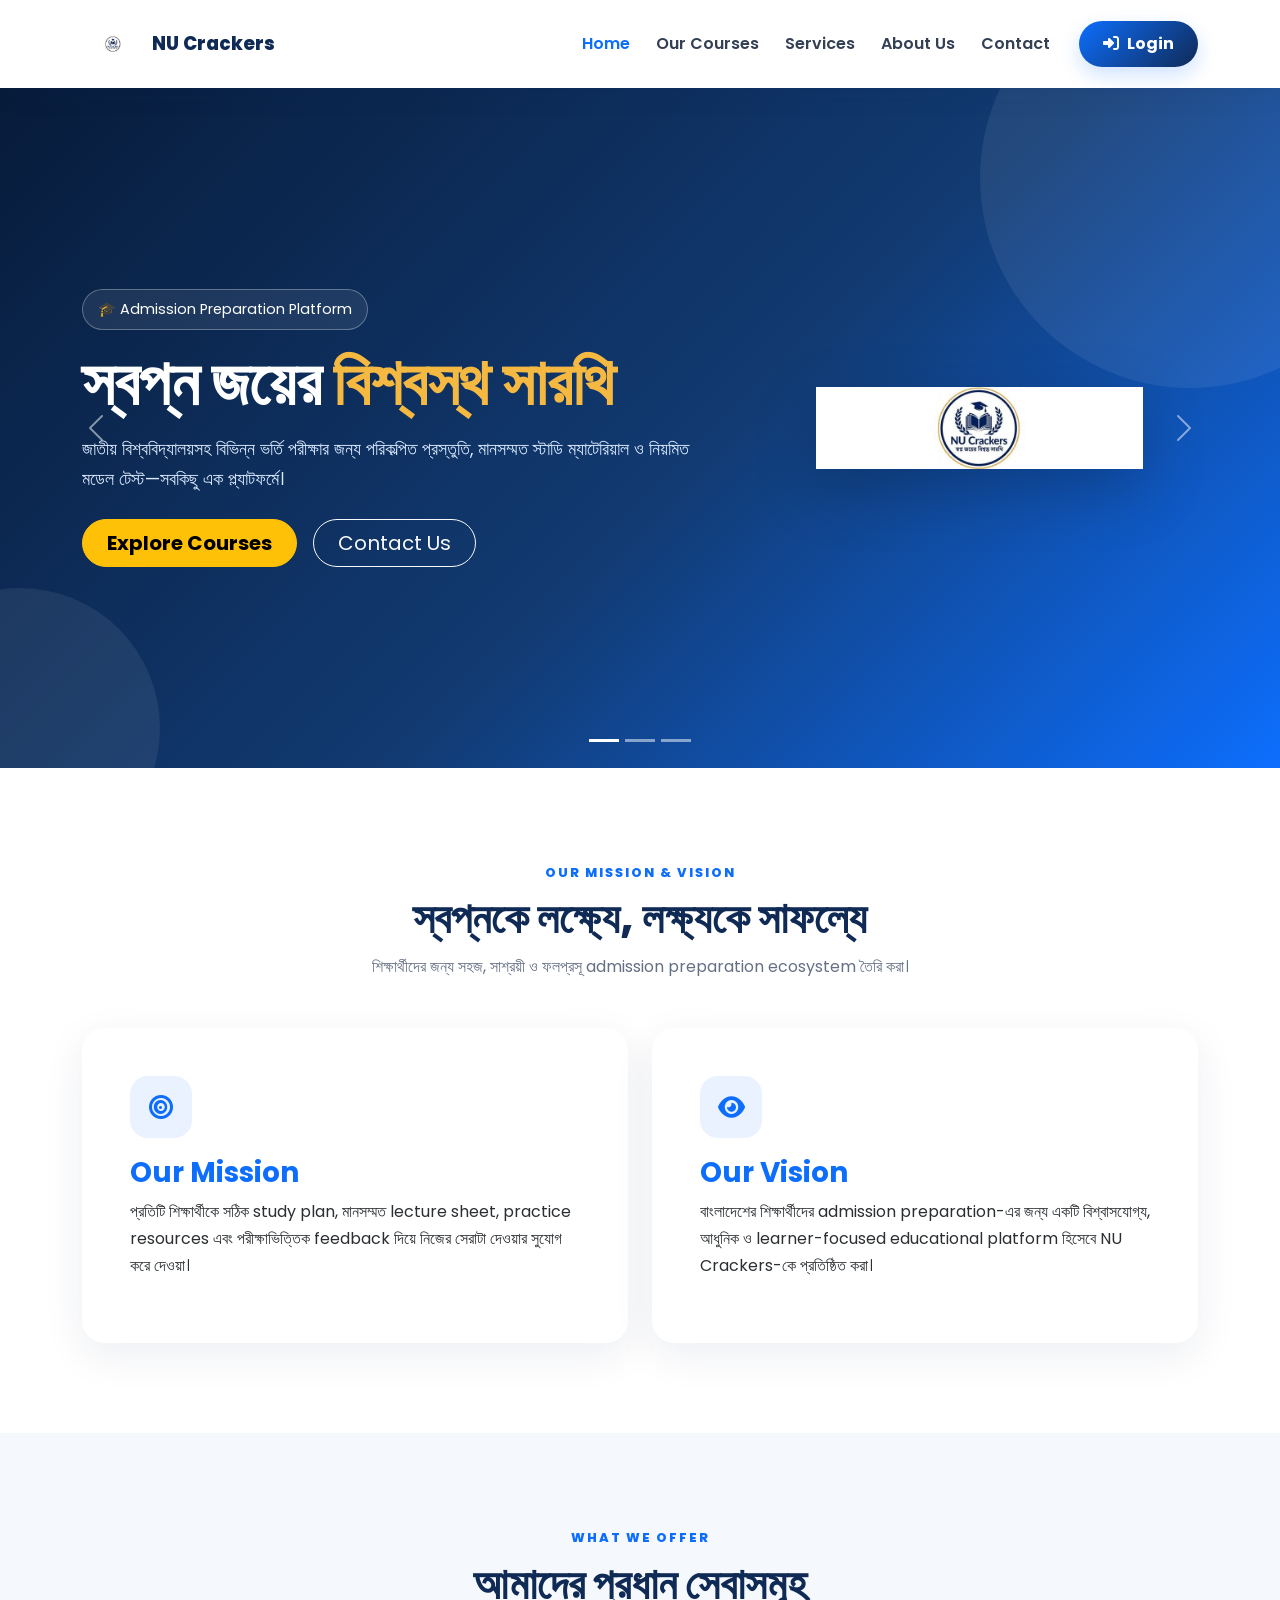
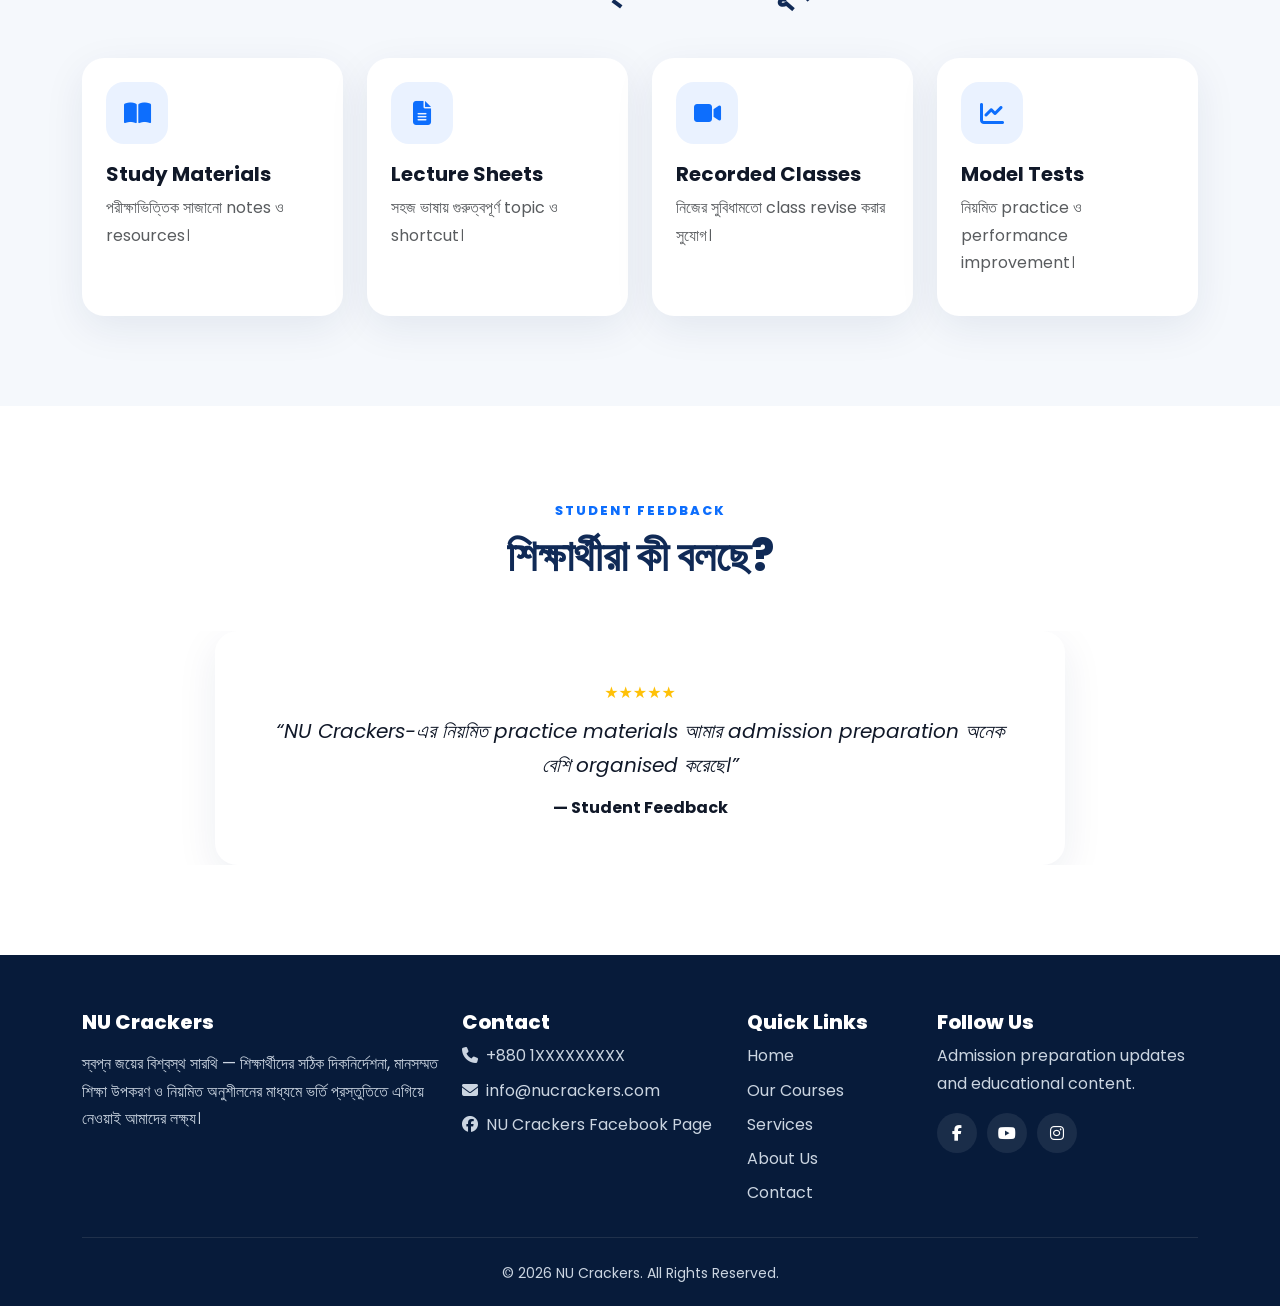
==== index.html @ a4fbadf5 "first work" ====
<!doctype html>
<html lang="en">
<head>
  <meta charset="utf-8">
  <meta name="viewport" content="width=device-width, initial-scale=1">
  <meta name="description" content="NU Crackers - স্বপ্ন জয়ের বিশ্বস্থ সারথি">
  <title>Home | NU Crackers</title>
  <link rel="icon" href="assets/logo.jpg">
  <link rel="preconnect" href="https://fonts.googleapis.com">
  <link rel="preconnect" href="https://fonts.gstatic.com" crossorigin>
  <link href="https://fonts.googleapis.com/css2?family=Poppins:wght@300;400;500;600;700;800&display=swap" rel="stylesheet">
  <link href="https://cdn.jsdelivr.net/npm/bootstrap@5.3.3/dist/css/bootstrap.min.css" rel="stylesheet">
  <link href="https://cdnjs.cloudflare.com/ajax/libs/font-awesome/6.5.2/css/all.min.css" rel="stylesheet">
  <link rel="stylesheet" href="css/style.css">
</head>
<body>

<nav class="navbar navbar-expand-lg sticky-top">
  <div class="container">
    <a class="navbar-brand d-flex align-items-center gap-2" href="index.html">
      <img src="assets/logo.jpg" alt="NU Crackers Logo">
      <span>NU Crackers</span>
    </a>
    <button class="navbar-toggler" type="button" data-bs-toggle="collapse" data-bs-target="#mainNav">
      <span class="navbar-toggler-icon"></span>
    </button>
    <div class="collapse navbar-collapse" id="mainNav">
      <ul class="navbar-nav ms-auto align-items-lg-center">
        <li class="nav-item"><a class="nav-link active" href="index.html">Home</a></li>
        <li class="nav-item"><a class="nav-link " href="courses.html">Our Courses</a></li>
        <li class="nav-item"><a class="nav-link " href="services.html">Services</a></li>
        <li class="nav-item"><a class="nav-link " href="about.html">About Us</a></li>
        <li class="nav-item"><a class="nav-link " href="contact.html">Contact</a></li>
        <li class="nav-item ms-lg-3 mt-2 mt-lg-0"><button class="btn btn-brand" data-bs-toggle="modal" data-bs-target="#loginModal"><i class="fa-solid fa-right-to-bracket me-2"></i>Login</button></li>
      </ul>
    </div>
  </div>
</nav>

<section id="homeCarousel" class="carousel slide" data-bs-ride="carousel">
  <div class="carousel-indicators">
    <button type="button" data-bs-target="#homeCarousel" data-bs-slide-to="0" class="active"></button>
    <button type="button" data-bs-target="#homeCarousel" data-bs-slide-to="1"></button>
    <button type="button" data-bs-target="#homeCarousel" data-bs-slide-to="2"></button>
  </div>
  <div class="carousel-inner">
    <div class="carousel-item active">
      <div class="hero-slide">
        <div class="container">
          <div class="row align-items-center g-5">
            <div class="col-lg-7 hero-content">
              <span class="hero-badge">🎓 Admission Preparation Platform</span>
              <h1 class="hero-title mt-3">স্বপ্ন জয়ের <span>বিশ্বস্থ সারথি</span></h1>
              <p class="hero-subtitle mt-3">জাতীয় বিশ্ববিদ্যালয়সহ বিভিন্ন ভর্তি পরীক্ষার জন্য পরিকল্পিত প্রস্তুতি, মানসম্মত স্টাডি ম্যাটেরিয়াল ও নিয়মিত মডেল টেস্ট—সবকিছু এক প্ল্যাটফর্মে।</p>
              <div class="d-flex flex-wrap gap-3 mt-4 justify-content-center justify-content-lg-start">
                <a href="courses.html" class="btn btn-warning btn-lg rounded-pill px-4 fw-bold">Explore Courses</a>
                <a href="contact.html" class="btn btn-outline-light btn-lg rounded-pill px-4">Contact Us</a>
              </div>
            </div>
            <div class="col-lg-5 text-center">
              <img src="assets/logo.jpg" class="hero-logo" alt="NU Crackers">
            </div>
          </div>
        </div>
      </div>
    </div>
    <div class="carousel-item">
      <div class="hero-slide">
        <div class="container text-center">
          <div class="hero-content">
            <span class="hero-badge">📚 Learn • Practice • Improve</span>
            <h2 class="hero-title mt-3">সঠিক প্রস্তুতি, <span>সঠিক ফলাফল</span></h2>
            <p class="hero-subtitle mx-auto mt-3">Free ও Premium batch-এর মাধ্যমে নিয়মিত অনুশীলন এবং পরীক্ষাভিত্তিক প্রস্তুতি নিন।</p>
            <a href="courses.html" class="btn btn-warning btn-lg rounded-pill px-4 mt-4 fw-bold">View Our Courses</a>
          </div>
        </div>
      </div>
    </div>
    <div class="carousel-item">
      <div class="hero-slide">
        <div class="container text-center">
          <div class="hero-content">
            <span class="hero-badge">🚀 Your Admission Journey Starts Here</span>
            <h2 class="hero-title mt-3">আজকের প্রস্তুতিই <span>আগামীর সাফল্য</span></h2>
            <p class="hero-subtitle mx-auto mt-3">Science, Arts ও Commerce—প্রতিটি গ্রুপের জন্য আলাদা ও সাজানো রিসোর্স।</p>
            <a href="services.html" class="btn btn-warning btn-lg rounded-pill px-4 mt-4 fw-bold">See Services</a>
          </div>
        </div>
      </div>
    </div>
  </div>
  <button class="carousel-control-prev" type="button" data-bs-target="#homeCarousel" data-bs-slide="prev"><span class="carousel-control-prev-icon"></span></button>
  <button class="carousel-control-next" type="button" data-bs-target="#homeCarousel" data-bs-slide="next"><span class="carousel-control-next-icon"></span></button>
</section>

<section class="section">
  <div class="container">
    <div class="section-title">
      <span class="eyebrow">Our Mission & Vision</span>
      <h2>স্বপ্নকে লক্ষ্যে, লক্ষ্যকে সাফল্যে</h2>
      <p>শিক্ষার্থীদের জন্য সহজ, সাশ্রয়ী ও ফলপ্রসূ admission preparation ecosystem তৈরি করা।</p>
    </div>
    <div class="row g-4">
      <div class="col-lg-6">
        <div class="feature-card p-4 p-lg-5">
          <div class="icon-box"><i class="fa-solid fa-bullseye"></i></div>
          <h3 class="fw-bold text-primary">Our Mission</h3>
          <p class="text-secondary-emphasis">প্রতিটি শিক্ষার্থীকে সঠিক study plan, মানসম্মত lecture sheet, practice resources এবং পরীক্ষাভিত্তিক feedback দিয়ে নিজের সেরাটা দেওয়ার সুযোগ করে দেওয়া।</p>
        </div>
      </div>
      <div class="col-lg-6">
        <div class="feature-card p-4 p-lg-5">
          <div class="icon-box"><i class="fa-solid fa-eye"></i></div>
          <h3 class="fw-bold text-primary">Our Vision</h3>
          <p class="text-secondary-emphasis">বাংলাদেশের শিক্ষার্থীদের admission preparation-এর জন্য একটি বিশ্বাসযোগ্য, আধুনিক ও learner-focused educational platform হিসেবে NU Crackers-কে প্রতিষ্ঠিত করা।</p>
        </div>
      </div>
    </div>
  </div>
</section>

<section class="section section-soft">
  <div class="container">
    <div class="section-title">
      <span class="eyebrow">What We Offer</span>
      <h2>আমাদের প্রধান সেবাসমূহ</h2>
    </div>
    <div class="row g-4">
      <div class="col-md-6 col-lg-3"><div class="feature-card p-4"><div class="icon-box"><i class="fa-solid fa-book-open"></i></div><h5 class="fw-bold">Study Materials</h5><p class="text-muted">পরীক্ষাভিত্তিক সাজানো notes ও resources।</p></div></div>
      <div class="col-md-6 col-lg-3"><div class="feature-card p-4"><div class="icon-box"><i class="fa-solid fa-file-lines"></i></div><h5 class="fw-bold">Lecture Sheets</h5><p class="text-muted">সহজ ভাষায় গুরুত্বপূর্ণ topic ও shortcut।</p></div></div>
      <div class="col-md-6 col-lg-3"><div class="feature-card p-4"><div class="icon-box"><i class="fa-solid fa-video"></i></div><h5 class="fw-bold">Recorded Classes</h5><p class="text-muted">নিজের সুবিধামতো class revise করার সুযোগ।</p></div></div>
      <div class="col-md-6 col-lg-3"><div class="feature-card p-4"><div class="icon-box"><i class="fa-solid fa-chart-line"></i></div><h5 class="fw-bold">Model Tests</h5><p class="text-muted">নিয়মিত practice ও performance improvement।</p></div></div>
    </div>
  </div>
</section>

<section class="section">
  <div class="container">
    <div class="section-title">
      <span class="eyebrow">Student Feedback</span>
      <h2>শিক্ষার্থীরা কী বলছে?</h2>
    </div>
    <div id="feedbackCarousel" class="carousel slide" data-bs-ride="carousel">
      <div class="carousel-inner">
        <div class="carousel-item active"><div class="feedback-card p-4 p-lg-5 text-center mx-auto" style="max-width:850px"><div class="text-warning mb-2">★★★★★</div><p class="fs-5 fst-italic">“NU Crackers-এর নিয়মিত practice materials আমার admission preparation অনেক বেশি organised করেছে।”</p><h6 class="fw-bold mb-0">— Student Feedback</h6></div></div>
        <div class="carousel-item"><div class="feedback-card p-4 p-lg-5 text-center mx-auto" style="max-width:850px"><div class="text-warning mb-2">★★★★★</div><p class="fs-5 fst-italic">“Lecture sheet আর model test একসাথে পাওয়ায় কোন topic আগে পড়ব সেটা বুঝতে সুবিধা হয়েছে।”</p><h6 class="fw-bold mb-0">— Student Feedback</h6></div></div>
        <div class="carousel-item"><div class="feedback-card p-4 p-lg-5 text-center mx-auto" style="max-width:850px"><div class="text-warning mb-2">★★★★★</div><p class="fs-5 fst-italic">“Free resources দিয়ে শুরু করে ধাপে ধাপে structured preparation নেওয়া সহজ হয়েছে।”</p><h6 class="fw-bold mb-0">— Student Feedback</h6></div></div>
      </div>
    </div>
  </div>
</section>

<footer>
  <div class="container">
    <div class="row g-4">
      <div class="col-lg-4">
        <h5>NU Crackers</h5>
        <p class="mt-3">স্বপ্ন জয়ের বিশ্বস্থ সারথি — শিক্ষার্থীদের সঠিক দিকনির্দেশনা, মানসম্মত শিক্ষা উপকরণ ও নিয়মিত অনুশীলনের মাধ্যমে ভর্তি প্রস্তুতিতে এগিয়ে নেওয়াই আমাদের লক্ষ্য।</p>
      </div>
      <div class="col-md-4 col-lg-3">
        <h5>Contact</h5>
        <a class="footer-link" href="tel:+8801XXXXXXXXX"><i class="fa-solid fa-phone me-2"></i>+880 1XXXXXXXXX</a>
        <a class="footer-link" href="mailto:info@nucrackers.com"><i class="fa-solid fa-envelope me-2"></i>info@nucrackers.com</a>
        <a class="footer-link" href="https://facebook.com/" target="_blank" rel="noopener"><i class="fa-brands fa-facebook me-2"></i>NU Crackers Facebook Page</a>
      </div>
      <div class="col-md-4 col-lg-2">
        <h5>Quick Links</h5>
        <a class="footer-link" href="index.html">Home</a>
        <a class="footer-link" href="courses.html">Our Courses</a>
        <a class="footer-link" href="services.html">Services</a>
        <a class="footer-link" href="about.html">About Us</a>
        <a class="footer-link" href="contact.html">Contact</a>
      </div>
      <div class="col-md-4 col-lg-3">
        <h5>Follow Us</h5>
        <p>Admission preparation updates and educational content.</p>
        <div class="social">
          <a href="https://facebook.com/" target="_blank" rel="noopener" aria-label="Facebook"><i class="fa-brands fa-facebook-f"></i></a>
          <a href="#" aria-label="YouTube"><i class="fa-brands fa-youtube"></i></a>
          <a href="#" aria-label="Instagram"><i class="fa-brands fa-instagram"></i></a>
        </div>
      </div>
    </div>
    <hr class="border-secondary my-4">
    <div class="text-center small">© <span class="current-year"></span> NU Crackers. All Rights Reserved.</div>
  </div>
</footer>

<div class="modal fade" id="loginModal" tabindex="-1" aria-hidden="true">
  <div class="modal-dialog modal-dialog-centered">
    <div class="modal-content">
      <div class="modal-header">
        <div>
          <h5 class="modal-title fw-bold">Welcome Back</h5>
          <small>Login to NU Crackers</small>
        </div>
        <button type="button" class="btn-close btn-close-white" data-bs-dismiss="modal"></button>
      </div>
      <div class="modal-body p-4">
        <form id="loginForm" novalidate>
          <div class="mb-3">
            <label class="form-label fw-semibold">Email / Phone</label>
            <input type="text" class="form-control" required placeholder="Enter email or phone">
            <div class="invalid-feedback">Please enter your email or phone.</div>
          </div>
          <div class="mb-3">
            <label class="form-label fw-semibold">Password</label>
            <input type="password" class="form-control" required minlength="6" placeholder="Enter password">
            <div class="invalid-feedback">Password must contain at least 6 characters.</div>
          </div>
          <button class="btn btn-brand w-100" type="submit">Login</button>
          <div id="loginMessage" class="d-none"></div>
        </form>
      </div>
    </div>
  </div>
</div>

<script src="https://cdn.jsdelivr.net/npm/bootstrap@5.3.3/dist/js/bootstrap.bundle.min.js"></script>
<script src="js/main.js"></script>
</body>
</html>
---- css/style.css ----
:root{
  --primary:#102a56;
  --secondary:#0d6efd;
  --accent:#f5b942;
  --light:#f5f8fc;
  --dark:#101828;
  --muted:#667085;
  --white:#fff;
  --gradient:linear-gradient(135deg,#071b3a 0%,#123b73 55%,#0d6efd 100%);
}
*{margin:0;padding:0;box-sizing:border-box}
html{scroll-behavior:smooth}
body{
  font-family:"Poppins",system-ui,-apple-system,BlinkMacSystemFont,"Segoe UI",sans-serif;
  color:var(--dark);background:#fff;line-height:1.7;
}
a{text-decoration:none}
.navbar{
  background:rgba(255,255,255,.96)!important;
  box-shadow:0 5px 25px rgba(16,42,86,.08);
  backdrop-filter:blur(10px);
}
.navbar-brand img{width:62px;height:62px;object-fit:contain}
.navbar-brand span{font-weight:800;color:var(--primary);font-size:1.15rem}
.nav-link{font-weight:600;color:#344054!important;margin:0 5px}
.nav-link:hover,.nav-link.active{color:var(--secondary)!important}
.btn-brand{
  background:linear-gradient(135deg,var(--secondary),var(--primary));
  color:#fff;border:0;border-radius:50px;padding:11px 24px;font-weight:700;
  box-shadow:0 8px 20px rgba(13,110,253,.2);
}
.btn-brand:hover{color:#fff;transform:translateY(-1px)}
.hero-slide{
  min-height:680px;display:flex;align-items:center;
  background:var(--gradient);position:relative;overflow:hidden;
}
.hero-slide:before,.hero-slide:after{
  content:"";position:absolute;border-radius:50%;background:rgba(255,255,255,.07)
}
.hero-slide:before{width:420px;height:420px;right:-120px;top:-120px}
.hero-slide:after{width:280px;height:280px;left:-120px;bottom:-100px}
.hero-content{position:relative;z-index:2;color:#fff}
.hero-badge{display:inline-block;padding:7px 15px;border:1px solid rgba(255,255,255,.3);border-radius:50px;background:rgba(255,255,255,.08);font-size:.9rem}
.hero-title{font-size:clamp(2.25rem,5vw,4.4rem);font-weight:800;line-height:1.15}
.hero-title span{color:var(--accent)}
.hero-subtitle{font-size:1.1rem;max-width:650px;color:#dbeafe}
.hero-logo{max-width:390px;width:75%;filter:drop-shadow(0 20px 30px rgba(0,0,0,.2))}
.section{padding:90px 0}
.section-soft{background:var(--light)}
.section-title{text-align:center;margin-bottom:48px}
.section-title .eyebrow{color:var(--secondary);font-weight:800;text-transform:uppercase;letter-spacing:2px;font-size:.8rem}
.section-title h2{font-weight:800;color:var(--primary);font-size:clamp(1.8rem,4vw,2.7rem);margin:8px 0}
.section-title p{color:var(--muted);max-width:720px;margin:auto}
.feature-card,.course-card,.service-card,.mentor-card,.feedback-card{
  border:0;border-radius:22px;background:#fff;box-shadow:0 12px 40px rgba(16,42,86,.08);
  height:100%;transition:.3s ease;overflow:hidden
}
.feature-card:hover,.course-card:hover,.service-card:hover,.mentor-card:hover{transform:translateY(-7px);box-shadow:0 18px 50px rgba(16,42,86,.14)}
.icon-box{
  width:62px;height:62px;border-radius:18px;background:#eaf2ff;color:var(--secondary);
  display:flex;align-items:center;justify-content:center;font-size:1.5rem;margin-bottom:18px
}
.check-list{list-style:none;padding:0;margin:0}
.check-list li{margin:10px 0;color:#475467}
.check-list i{color:#12b76a;margin-right:8px}
.course-card .course-head{padding:28px;color:#fff;background:var(--gradient)}
.course-card.premium .course-head{background:linear-gradient(135deg,#8a5a00,#f5b942,#d98b00)}
.course-card .course-body{padding:28px}
.price{font-size:2.2rem;font-weight:800}
.service-banner{
  min-height:310px;border-radius:28px;background:var(--gradient);color:#fff;
  display:flex;align-items:center;padding:45px;overflow:hidden;position:relative
}
.service-banner:after{content:"";position:absolute;width:280px;height:280px;border-radius:50%;right:-90px;top:-70px;background:rgba(255,255,255,.08)}
.service-icon{font-size:3rem;color:var(--accent)}
.mentor-img{height:280px;width:100%;object-fit:cover}
.mentor-body{padding:22px}
.contact-card{border:0;border-radius:22px;box-shadow:0 12px 40px rgba(16,42,86,.08);height:100%}
.form-control,.form-select{padding:13px 15px;border-radius:12px;border:1px solid #d0d5dd}
.form-control:focus,.form-select:focus{border-color:#86b7fe;box-shadow:0 0 0 .2rem rgba(13,110,253,.1)}
.map-frame{width:100%;height:420px;border:0;border-radius:20px}
.video-frame{width:100%;height:420px;border:0;border-radius:20px}
footer{background:#071b3a;color:#cbd5e1;padding:55px 0 20px}
footer h5{color:#fff;font-weight:800}
.footer-link{color:#cbd5e1;display:block;margin:7px 0}
.footer-link:hover{color:#fff}
.social a{width:40px;height:40px;border-radius:50%;display:inline-flex;align-items:center;justify-content:center;background:rgba(255,255,255,.08);color:#fff;margin-right:6px}
.page-hero{padding:140px 0 80px;background:var(--gradient);color:#fff}
.page-hero h1{font-weight:800;font-size:clamp(2rem,5vw,3.5rem)}
.page-hero p{color:#dbeafe;max-width:750px}
.stats{margin-top:-45px;position:relative;z-index:5}
.stat-card{background:#fff;border-radius:18px;padding:24px;text-align:center;box-shadow:0 12px 35px rgba(16,42,86,.1)}
.stat-card h3{color:var(--secondary);font-weight:800}
.modal-content{border:0;border-radius:22px;overflow:hidden}
.modal-header{background:var(--gradient);color:#fff}
@media(max-width:991.98px){
  .navbar-brand img{width:52px;height:52px}
  .hero-slide{min-height:620px}
  .hero-logo{max-width:280px;margin-top:35px}
}
@media(max-width:767.98px){
  .section{padding:65px 0}
  .hero-slide{text-align:center;padding:70px 0}
  .hero-subtitle{margin:0 auto}
  .service-banner{padding:30px;min-height:260px}
  .map-frame,.video-frame{height:300px}
}
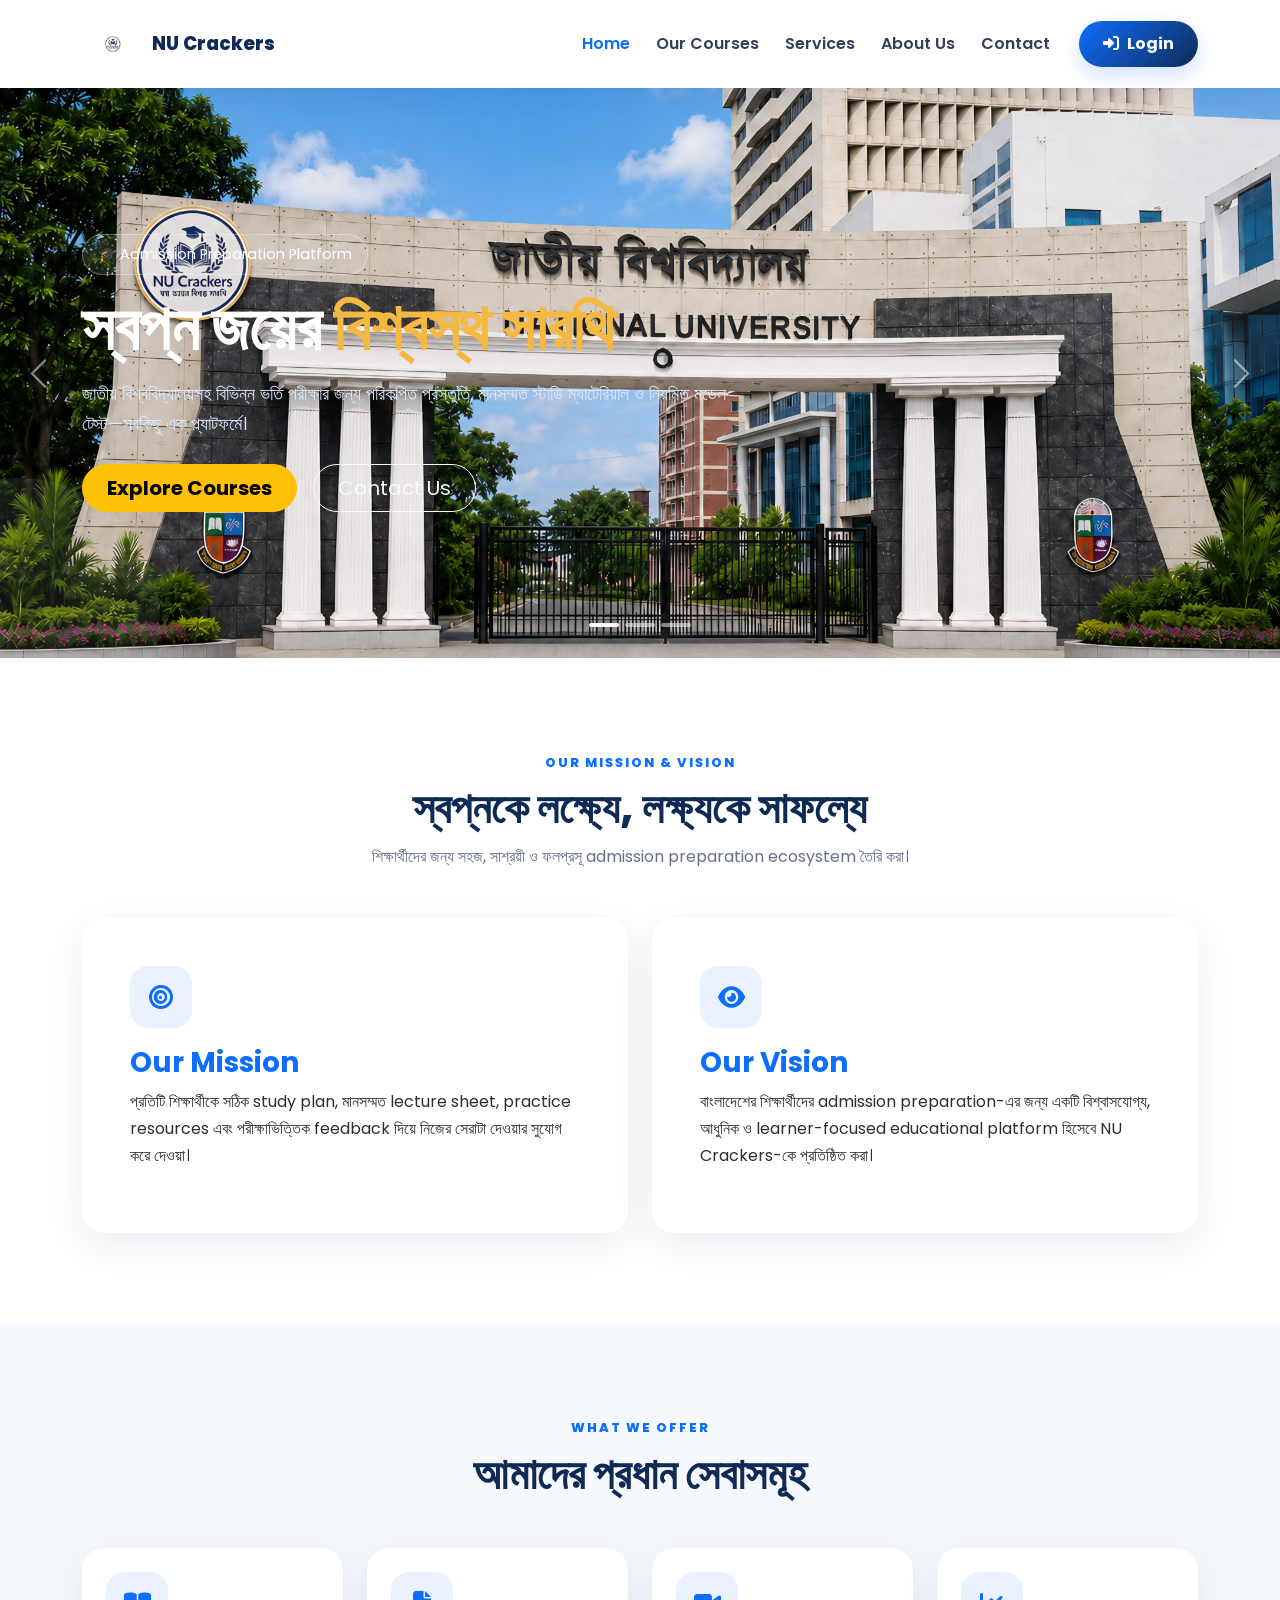
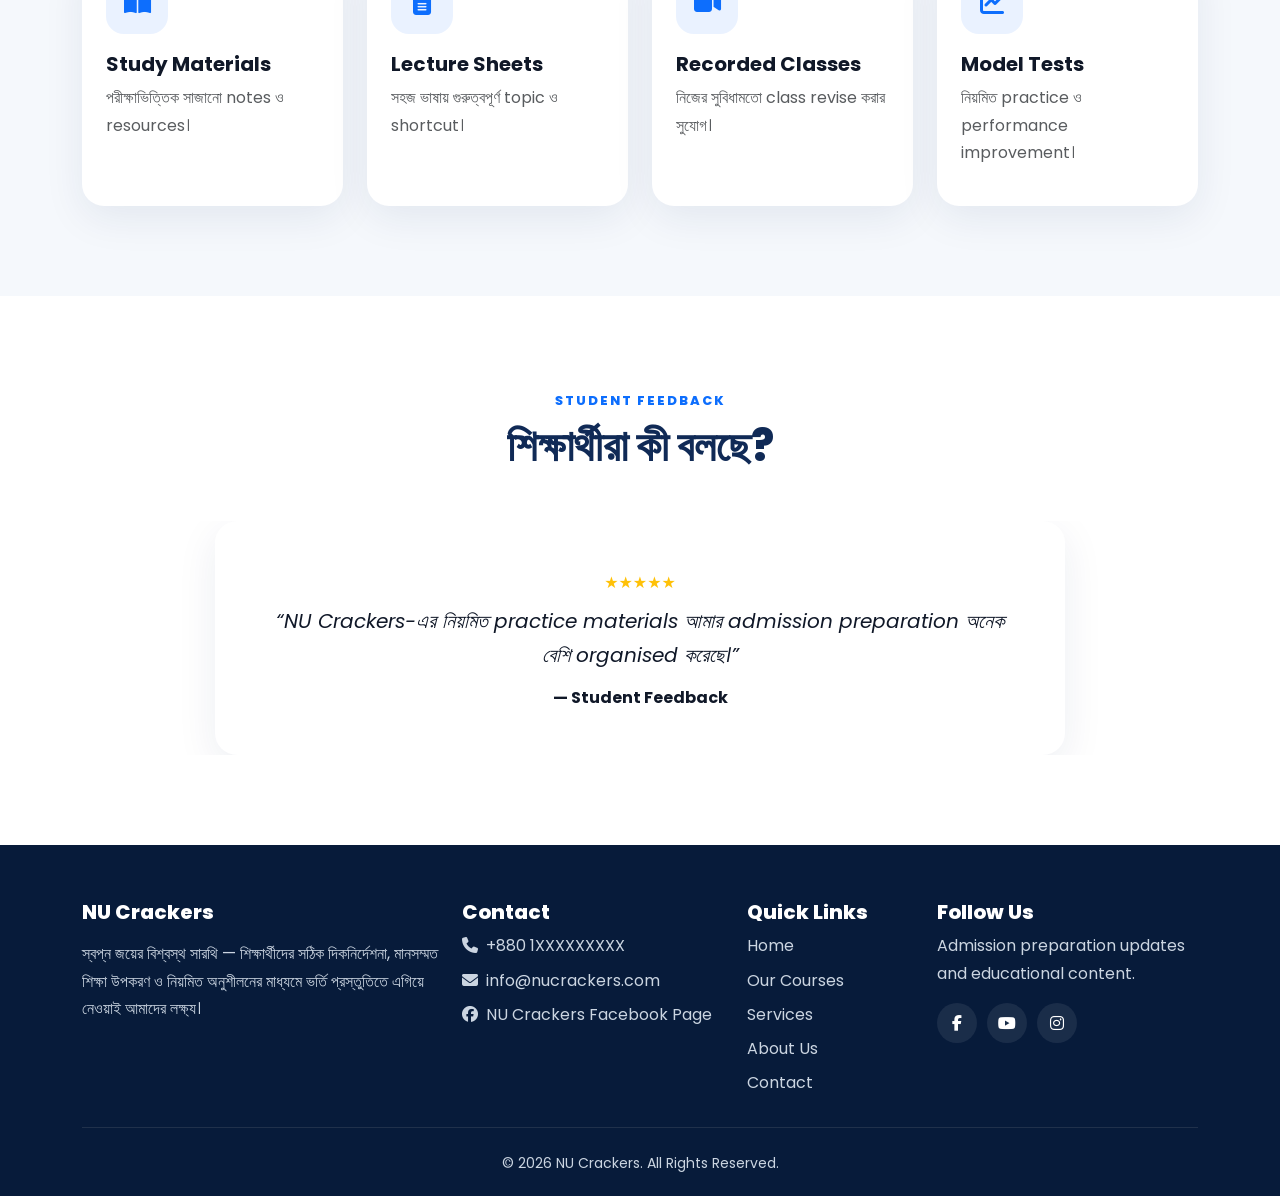
==== commit d66966f1: "image change" ====
--- a/index.html
+++ b/index.html
@@ -37,62 +37,236 @@
   </div>
 </nav>
 
-<section id="homeCarousel" class="carousel slide" data-bs-ride="carousel">
+<!-- =========================
+     HOME CAROUSEL
+========================= -->
+
+<section id="homeCarousel"
+         class="carousel slide"
+         data-bs-ride="carousel"
+         data-bs-interval="4000">
+
+  <!-- Indicators -->
   <div class="carousel-indicators">
-    <button type="button" data-bs-target="#homeCarousel" data-bs-slide-to="0" class="active"></button>
-    <button type="button" data-bs-target="#homeCarousel" data-bs-slide-to="1"></button>
-    <button type="button" data-bs-target="#homeCarousel" data-bs-slide-to="2"></button>
-  </div>
+
+    <button type="button"
+            data-bs-target="#homeCarousel"
+            data-bs-slide-to="0"
+            class="active"
+            aria-current="true"
+            aria-label="Slide 1">
+    </button>
+
+    <button type="button"
+            data-bs-target="#homeCarousel"
+            data-bs-slide-to="1"
+            aria-label="Slide 2">
+    </button>
+
+    <button type="button"
+            data-bs-target="#homeCarousel"
+            data-bs-slide-to="2"
+            aria-label="Slide 3">
+    </button>
+
+  </div>
+
+
+  <!-- Carousel -->
   <div class="carousel-inner">
+
+
+    <!-- =========================
+         SLIDE 1
+    ========================== -->
+
     <div class="carousel-item active">
-      <div class="hero-slide">
-        <div class="container">
-          <div class="row align-items-center g-5">
-            <div class="col-lg-7 hero-content">
-              <span class="hero-badge">🎓 Admission Preparation Platform</span>
-              <h1 class="hero-title mt-3">স্বপ্ন জয়ের <span>বিশ্বস্থ সারথি</span></h1>
-              <p class="hero-subtitle mt-3">জাতীয় বিশ্ববিদ্যালয়সহ বিভিন্ন ভর্তি পরীক্ষার জন্য পরিকল্পিত প্রস্তুতি, মানসম্মত স্টাডি ম্যাটেরিয়াল ও নিয়মিত মডেল টেস্ট—সবকিছু এক প্ল্যাটফর্মে।</p>
-              <div class="d-flex flex-wrap gap-3 mt-4 justify-content-center justify-content-lg-start">
-                <a href="courses.html" class="btn btn-warning btn-lg rounded-pill px-4 fw-bold">Explore Courses</a>
-                <a href="contact.html" class="btn btn-outline-light btn-lg rounded-pill px-4">Contact Us</a>
-              </div>
+
+      <div class="hero-slide"
+           style="background-image: url('images/varsity.png');">
+
+        <div class="hero-overlay"></div>
+
+        <div class="container hero-container">
+
+          <div class="hero-content">
+
+            <span class="hero-badge">
+              🎓 Admission Preparation Platform
+            </span>
+
+            <h1 class="hero-title mt-3">
+              স্বপ্ন জয়ের
+              <span>বিশ্বস্থ সারথি</span>
+            </h1>
+
+            <p class="hero-subtitle mt-3">
+              জাতীয় বিশ্ববিদ্যালয়সহ বিভিন্ন ভর্তি পরীক্ষার জন্য
+              পরিকল্পিত প্রস্তুতি, মানসম্মত স্টাডি ম্যাটেরিয়াল ও
+              নিয়মিত মডেল টেস্ট—সবকিছু এক প্ল্যাটফর্মে।
+            </p>
+
+            <div class="d-flex flex-wrap gap-3 mt-4">
+
+              <a href="courses.html"
+                 class="btn btn-warning btn-lg rounded-pill px-4 fw-bold">
+                Explore Courses
+              </a>
+
+              <a href="contact.html"
+                 class="btn btn-outline-light btn-lg rounded-pill px-4">
+                Contact Us
+              </a>
+
             </div>
-            <div class="col-lg-5 text-center">
-              <img src="assets/logo.jpg" class="hero-logo" alt="NU Crackers">
+
+          </div>
+
+        </div>
+
+      </div>
+
+    </div>
+
+
+
+    <!-- =========================
+         SLIDE 2
+    ========================== -->
+
+    <div class="carousel-item">
+
+      <div class="hero-slide"
+           style="background-image: url('assets/slider2.jpg');">
+
+        <div class="hero-overlay"></div>
+
+        <div class="container hero-container">
+
+          <div class="hero-content">
+
+            <span class="hero-badge">
+              📚 Learn • Practice • Improve
+            </span>
+
+            <h2 class="hero-title mt-3">
+              সঠিক প্রস্তুতি,
+              <span>সঠিক ফলাফল</span>
+            </h2>
+
+            <p class="hero-subtitle mt-3">
+              Free ও Premium batch-এর মাধ্যমে নিয়মিত অনুশীলন
+              এবং পরীক্ষাভিত্তিক প্রস্তুতি নিন।
+            </p>
+
+            <div class="d-flex flex-wrap gap-3 mt-4">
+
+              <a href="courses.html"
+                 class="btn btn-warning btn-lg rounded-pill px-4 fw-bold">
+                View Our Courses
+              </a>
+
+              <a href="contact.html"
+                 class="btn btn-outline-light btn-lg rounded-pill px-4">
+                Contact Us
+              </a>
+
             </div>
-          </div>
-        </div>
-      </div>
-    </div>
+
+          </div>
+
+        </div>
+
+      </div>
+
+    </div>
+
+
+
+    <!-- =========================
+         SLIDE 3
+    ========================== -->
+
     <div class="carousel-item">
-      <div class="hero-slide">
-        <div class="container text-center">
+
+      <div class="hero-slide"
+           style="background-image: url('assets/slider3.jpg');">
+
+        <div class="hero-overlay"></div>
+
+        <div class="container hero-container">
+
           <div class="hero-content">
-            <span class="hero-badge">📚 Learn • Practice • Improve</span>
-            <h2 class="hero-title mt-3">সঠিক প্রস্তুতি, <span>সঠিক ফলাফল</span></h2>
-            <p class="hero-subtitle mx-auto mt-3">Free ও Premium batch-এর মাধ্যমে নিয়মিত অনুশীলন এবং পরীক্ষাভিত্তিক প্রস্তুতি নিন।</p>
-            <a href="courses.html" class="btn btn-warning btn-lg rounded-pill px-4 mt-4 fw-bold">View Our Courses</a>
-          </div>
-        </div>
-      </div>
-    </div>
-    <div class="carousel-item">
-      <div class="hero-slide">
-        <div class="container text-center">
-          <div class="hero-content">
-            <span class="hero-badge">🚀 Your Admission Journey Starts Here</span>
-            <h2 class="hero-title mt-3">আজকের প্রস্তুতিই <span>আগামীর সাফল্য</span></h2>
-            <p class="hero-subtitle mx-auto mt-3">Science, Arts ও Commerce—প্রতিটি গ্রুপের জন্য আলাদা ও সাজানো রিসোর্স।</p>
-            <a href="services.html" class="btn btn-warning btn-lg rounded-pill px-4 mt-4 fw-bold">See Services</a>
-          </div>
-        </div>
-      </div>
-    </div>
-  </div>
-  <button class="carousel-control-prev" type="button" data-bs-target="#homeCarousel" data-bs-slide="prev"><span class="carousel-control-prev-icon"></span></button>
-  <button class="carousel-control-next" type="button" data-bs-target="#homeCarousel" data-bs-slide="next"><span class="carousel-control-next-icon"></span></button>
+
+            <span class="hero-badge">
+              🚀 Your Admission Journey Starts Here
+            </span>
+
+            <h2 class="hero-title mt-3">
+              আজকের প্রস্তুতিই
+              <span>আগামীর সাফল্য</span>
+            </h2>
+
+            <p class="hero-subtitle mt-3">
+              Science, Arts ও Commerce—প্রতিটি গ্রুপের জন্য
+              আলাদা ও সাজানো রিসোর্স।
+            </p>
+
+            <div class="d-flex flex-wrap gap-3 mt-4">
+
+              <a href="services.html"
+                 class="btn btn-warning btn-lg rounded-pill px-4 fw-bold">
+                See Services
+              </a>
+
+              <a href="courses.html"
+                 class="btn btn-outline-light btn-lg rounded-pill px-4">
+                Explore Courses
+              </a>
+
+            </div>
+
+          </div>
+
+        </div>
+
+      </div>
+
+    </div>
+
+  </div>
+
+
+  <!-- Previous -->
+  <button class="carousel-control-prev"
+          type="button"
+          data-bs-target="#homeCarousel"
+          data-bs-slide="prev">
+
+    <span class="carousel-control-prev-icon"></span>
+
+    <span class="visually-hidden">
+      Previous
+    </span>
+
+  </button>
+
+
+  <!-- Next -->
+  <button class="carousel-control-next"
+          type="button"
+          data-bs-target="#homeCarousel"
+          data-bs-slide="next">
+
+    <span class="carousel-control-next-icon"></span>
+
+    <span class="visually-hidden">
+      Next
+    </span>
+
+  </button>
+
 </section>
-
 <section class="section">
   <div class="container">
     <div class="section-title">
--- a/css/style.css
+++ b/css/style.css
@@ -106,3 +106,149 @@
   .service-banner{padding:30px;min-height:260px}
   .map-frame,.video-frame{height:300px}
 }
+
+/* =================================
+   HOME CAROUSEL
+================================= */
+
+.hero-slide {
+    min-height: 560px;
+    display: flex;
+    align-items: center;
+    padding: 60px 0;
+}
+
+
+/* Carousel Image */
+
+.hero-image-wrapper {
+    display: flex;
+    justify-content: center;
+    align-items: center;
+}
+
+.hero-carousel-image {
+    width: 100%;
+    max-width: 480px;
+    height: 360px;
+    object-fit: cover;
+    border-radius: 24px;
+
+    box-shadow:
+        0 20px 45px rgba(0, 0, 0, 0.30);
+
+    transition: transform 0.4s ease;
+}
+
+.hero-carousel-image:hover {
+    transform: scale(1.03);
+}
+
+
+/* Carousel Indicators */
+
+#homeCarousel .carousel-indicators {
+    bottom: 15px;
+}
+
+#homeCarousel .carousel-indicators button {
+    width: 30px;
+    height: 4px;
+    border: 0;
+    border-radius: 10px;
+}
+
+
+/* Carousel Controls */
+
+#homeCarousel .carousel-control-prev,
+#homeCarousel .carousel-control-next {
+    width: 6%;
+}
+
+#homeCarousel .carousel-control-prev-icon,
+#homeCarousel .carousel-control-next-icon {
+    width: 35px;
+    height: 35px;
+}
+
+
+/* =================================
+   TABLET
+================================= */
+
+@media (max-width: 991.98px) {
+
+    .hero-slide {
+        min-height: auto;
+        padding: 70px 0 80px;
+    }
+
+    .hero-carousel-image {
+        max-width: 420px;
+        height: 300px;
+    }
+
+    .hero-content {
+        text-align: center;
+    }
+
+}
+
+
+/* =================================
+   MOBILE
+================================= */
+
+@media (max-width: 575.98px) {
+
+    .hero-slide {
+        padding: 45px 20px 65px;
+    }
+
+    .hero-title {
+        font-size: 30px;
+        line-height: 1.3;
+    }
+
+    .hero-subtitle {
+        font-size: 15px;
+        line-height: 1.7;
+    }
+
+    .hero-carousel-image {
+        width: 100%;
+        max-width: 330px;
+        height: 220px;
+        border-radius: 18px;
+    }
+
+    .hero-content .btn {
+        font-size: 14px;
+        padding: 10px 18px !important;
+    }
+
+    #homeCarousel .carousel-control-prev,
+    #homeCarousel .carousel-control-next {
+        width: 10%;
+    }
+
+    #homeCarousel .carousel-control-prev-icon,
+    #homeCarousel .carousel-control-next-icon {
+        width: 22px;
+        height: 22px;
+    }
+
+    #homeCarousel .carousel-indicators {
+        bottom: 8px;
+    }
+
+}
+.hero-slide {
+    width: 100%;
+    height: 570px;
+
+    background-size: cover;
+    background-position: center center;
+    background-repeat: no-repeat;
+}
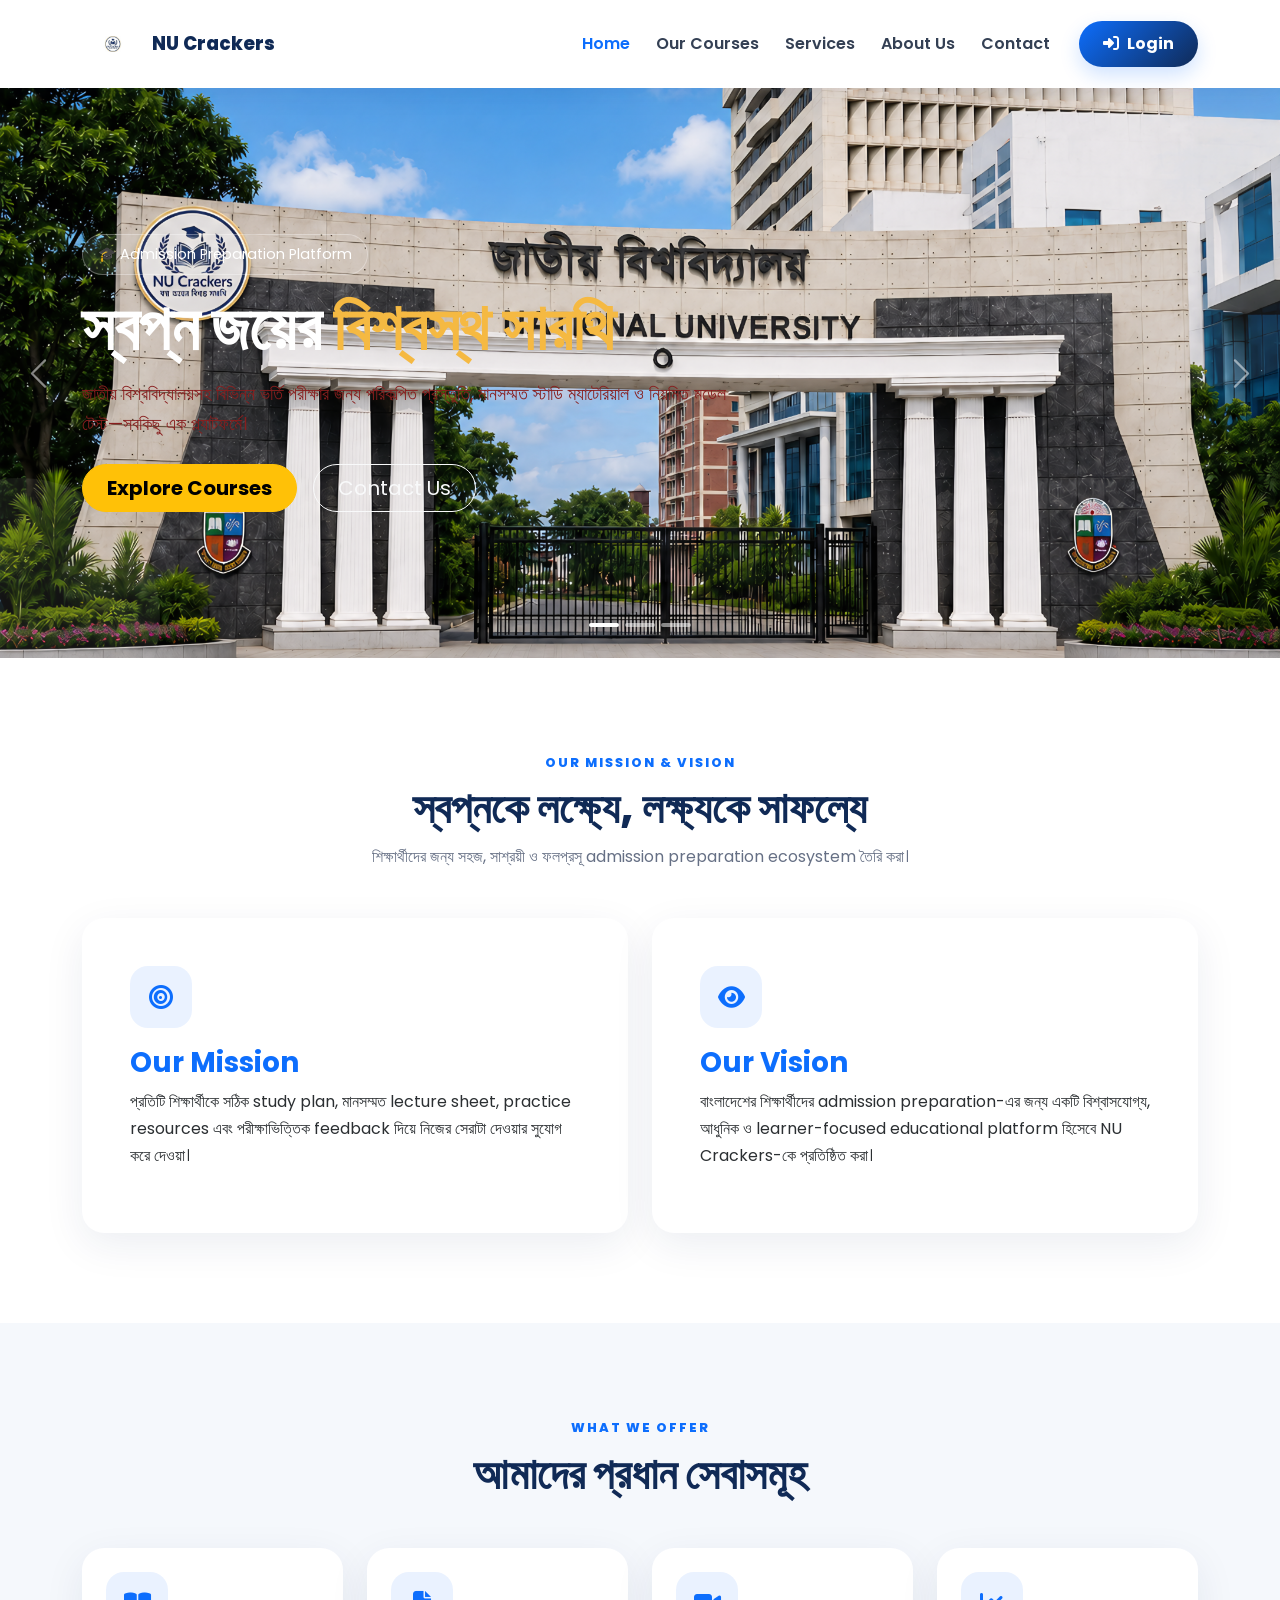
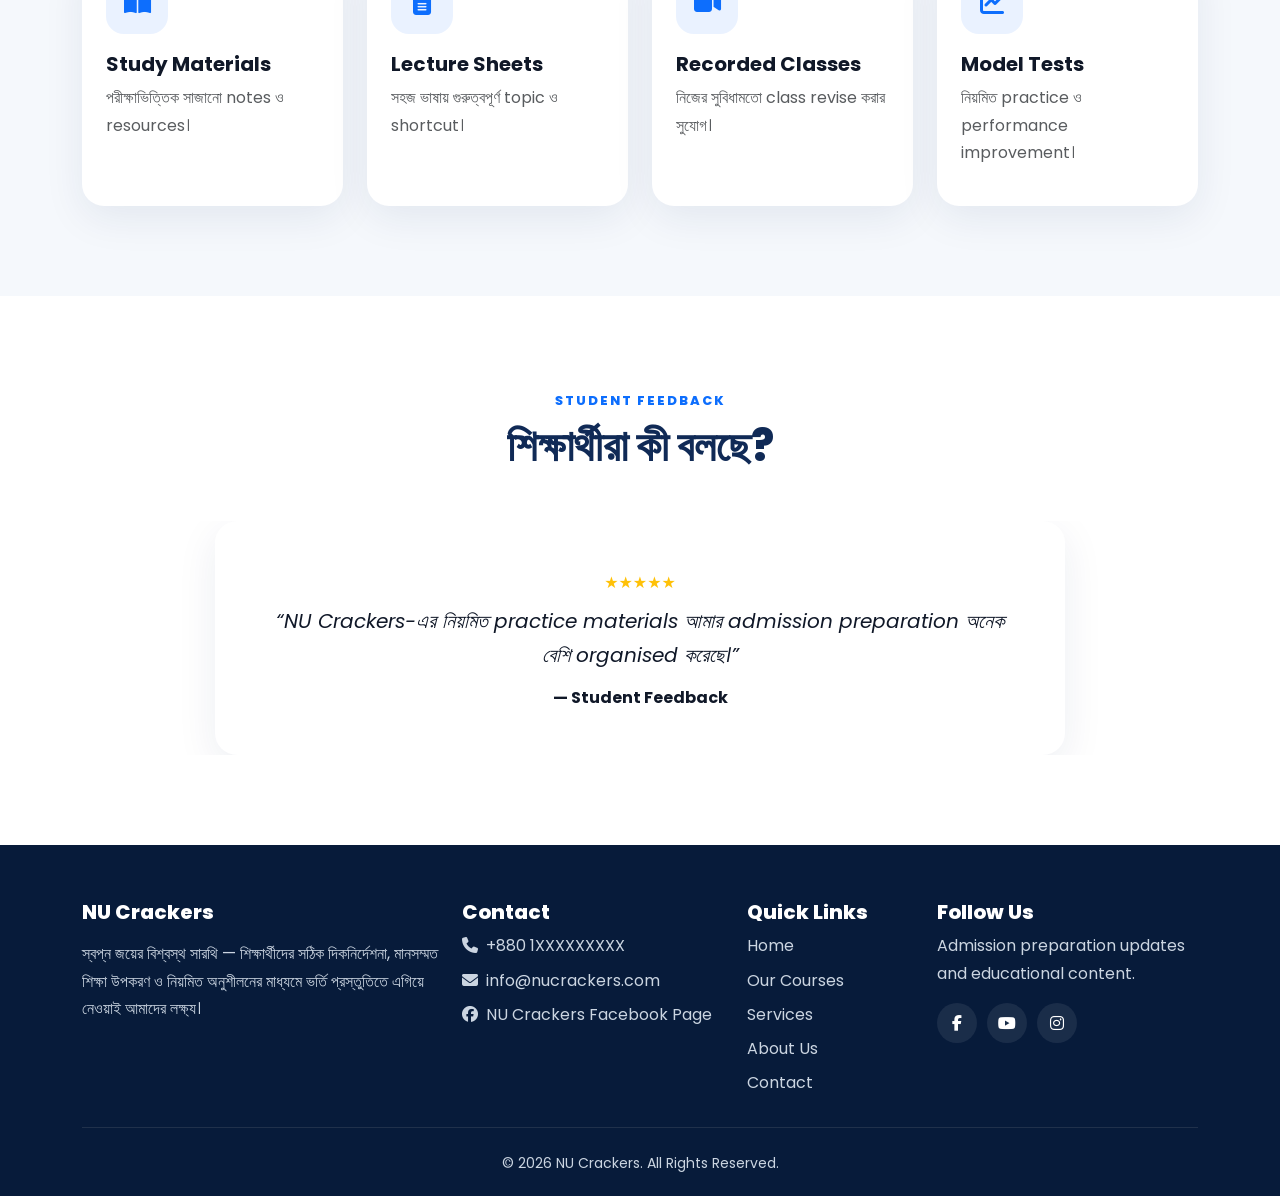
==== commit 35178b0a: "image change" ====
--- a/index.html
+++ b/index.html
@@ -137,7 +137,7 @@
     <div class="carousel-item">
 
       <div class="hero-slide"
-           style="background-image: url('assets/slider2.jpg');">
+           style="background-image: url('images/varsity\ 2.jpeg');">
 
         <div class="hero-overlay"></div>
 
@@ -190,7 +190,7 @@
     <div class="carousel-item">
 
       <div class="hero-slide"
-           style="background-image: url('assets/slider3.jpg');">
+           style="background-image: url('images/varsity\ 3.jpeg');">
 
         <div class="hero-overlay"></div>
 
--- a/css/style.css
+++ b/css/style.css
@@ -44,7 +44,7 @@
 .hero-badge{display:inline-block;padding:7px 15px;border:1px solid rgba(255,255,255,.3);border-radius:50px;background:rgba(255,255,255,.08);font-size:.9rem}
 .hero-title{font-size:clamp(2.25rem,5vw,4.4rem);font-weight:800;line-height:1.15}
 .hero-title span{color:var(--accent)}
-.hero-subtitle{font-size:1.1rem;max-width:650px;color:#dbeafe}
+.hero-subtitle{font-size:1.1rem;max-width:650px;color:#881e1e}
 .hero-logo{max-width:390px;width:75%;filter:drop-shadow(0 20px 30px rgba(0,0,0,.2))}
 .section{padding:90px 0}
 .section-soft{background:var(--light)}
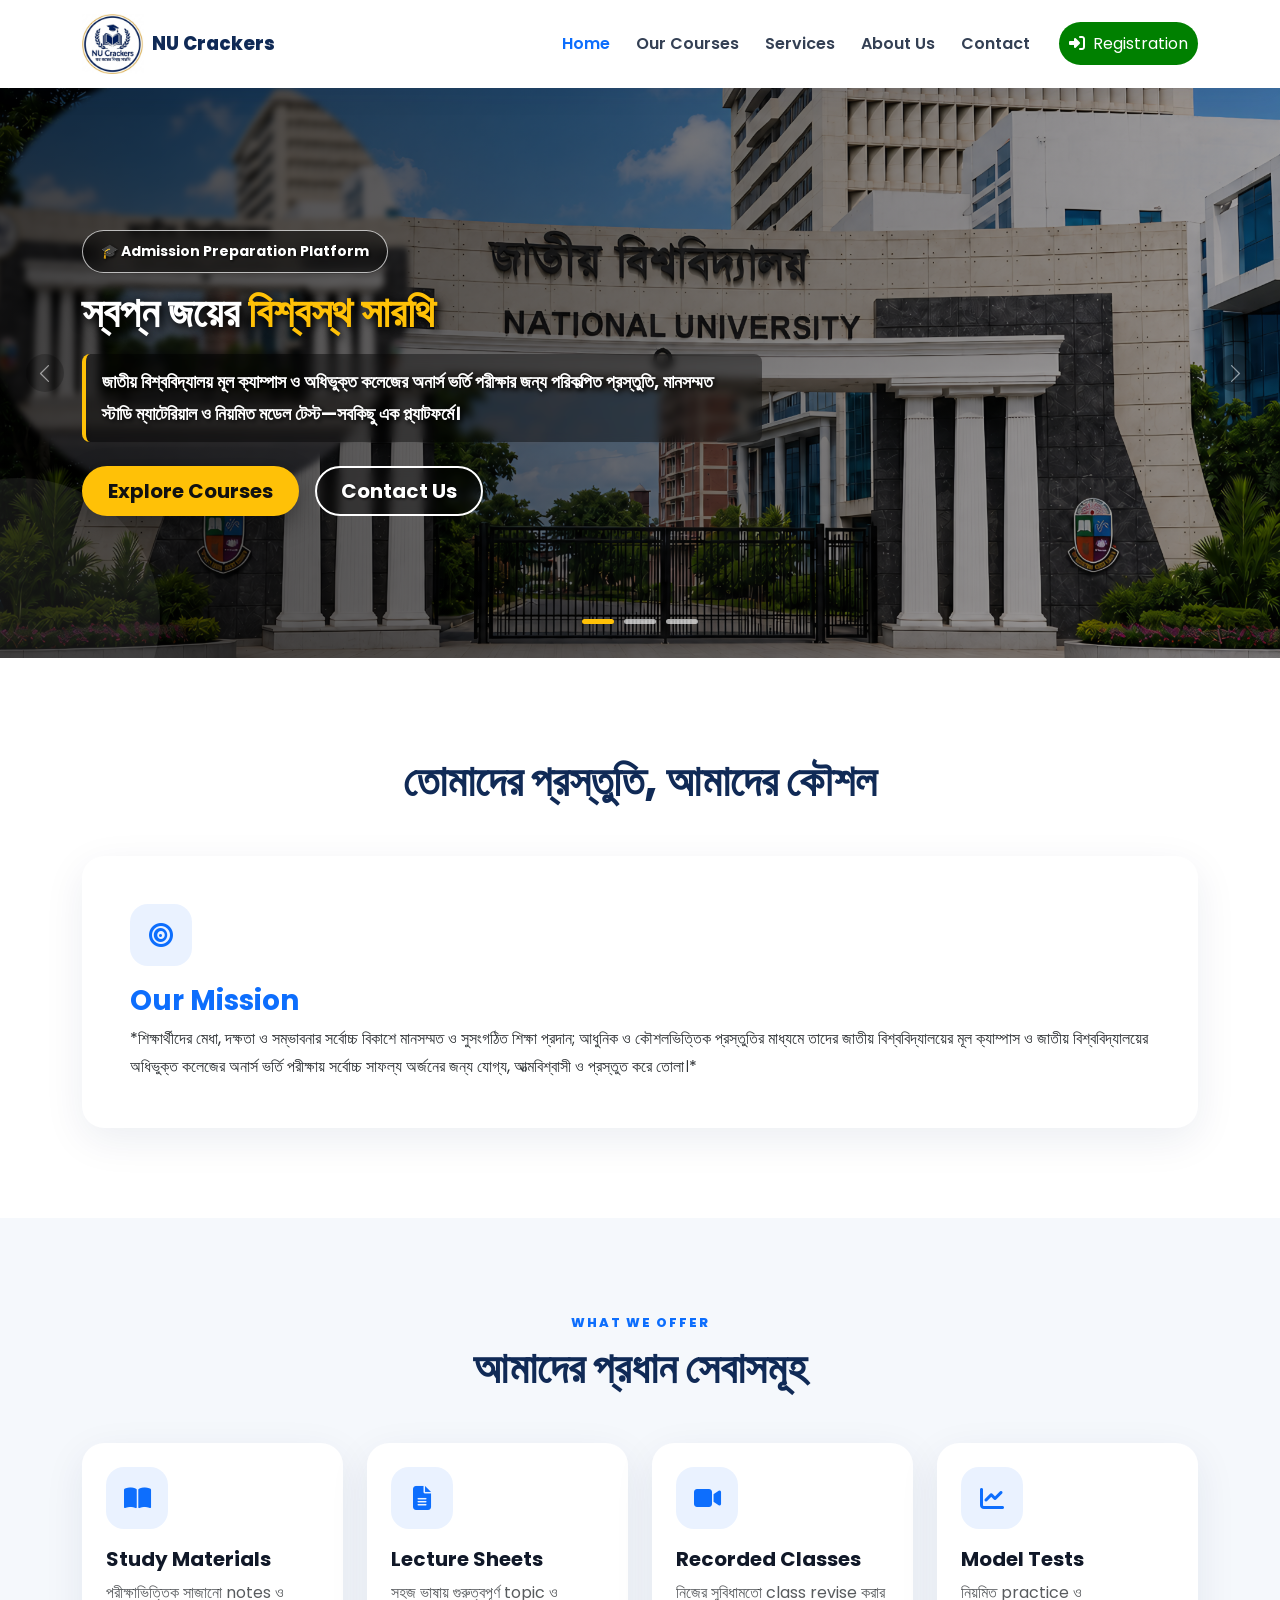
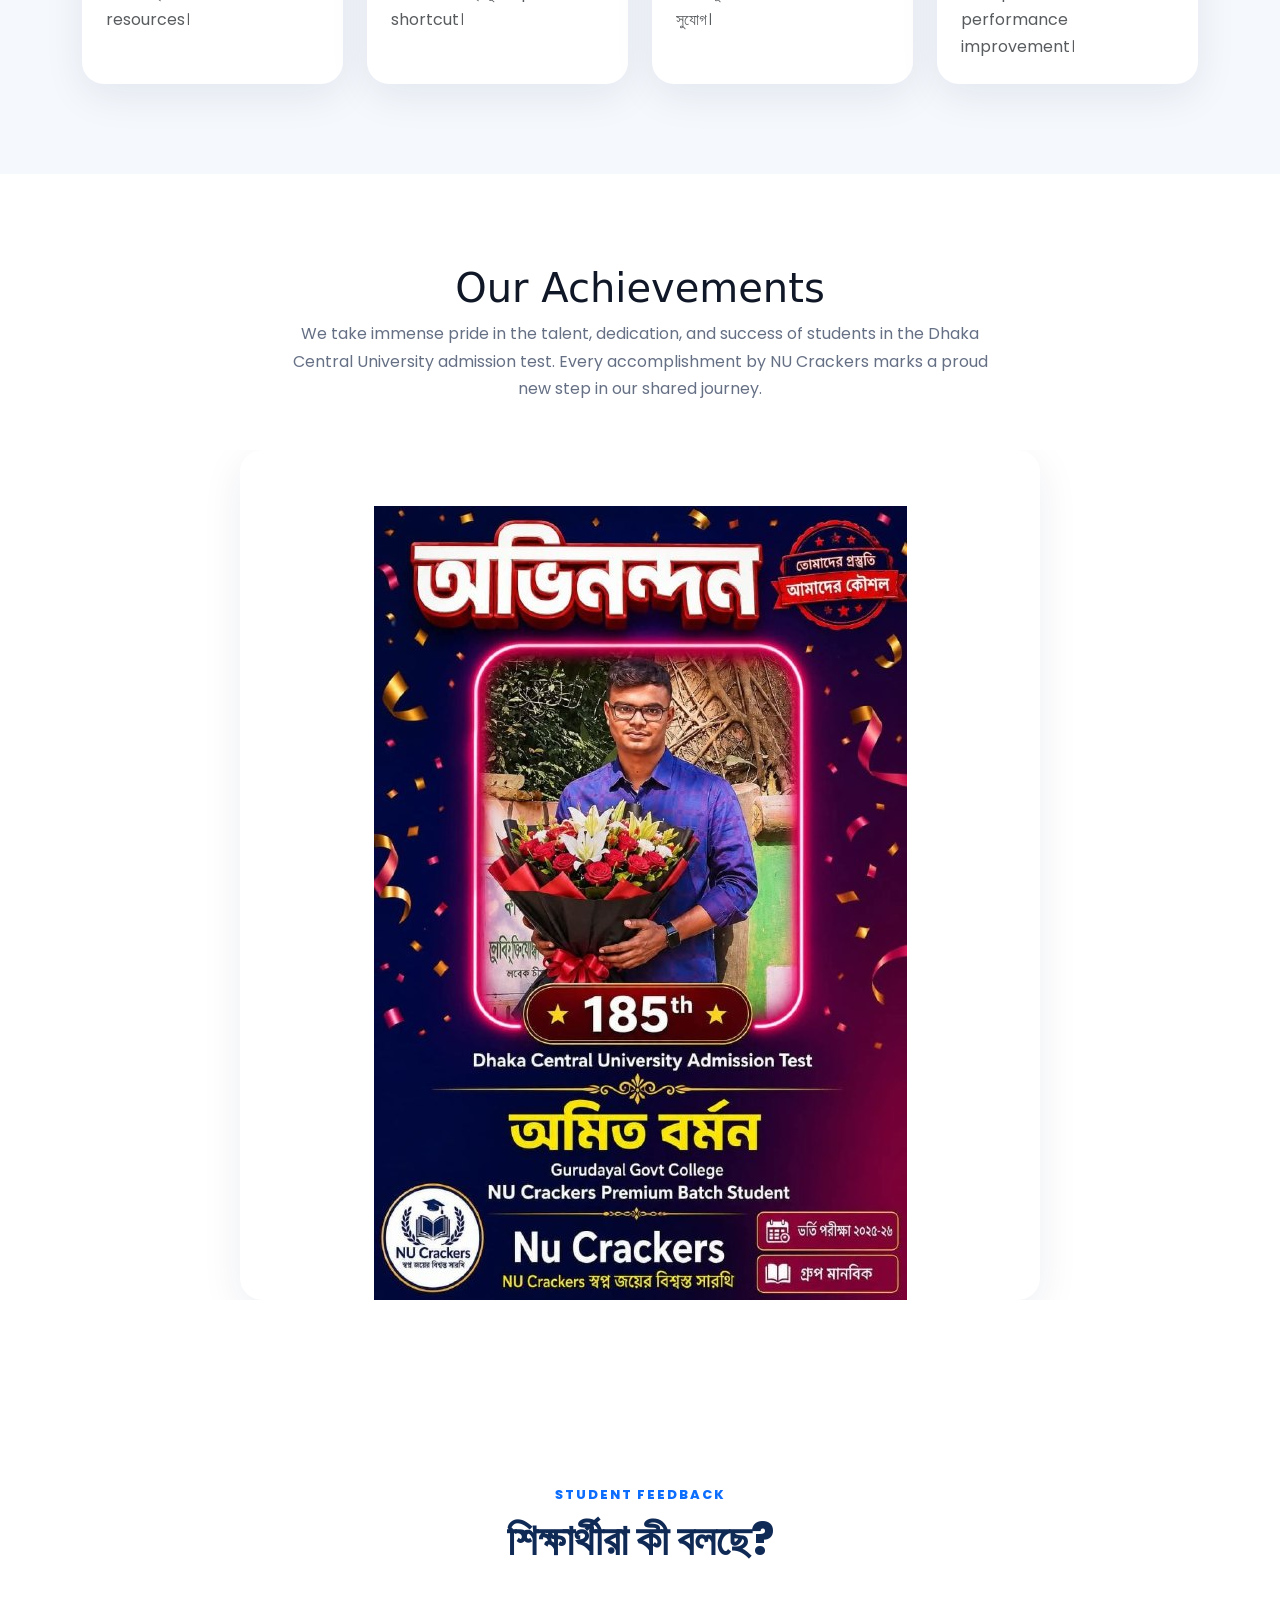
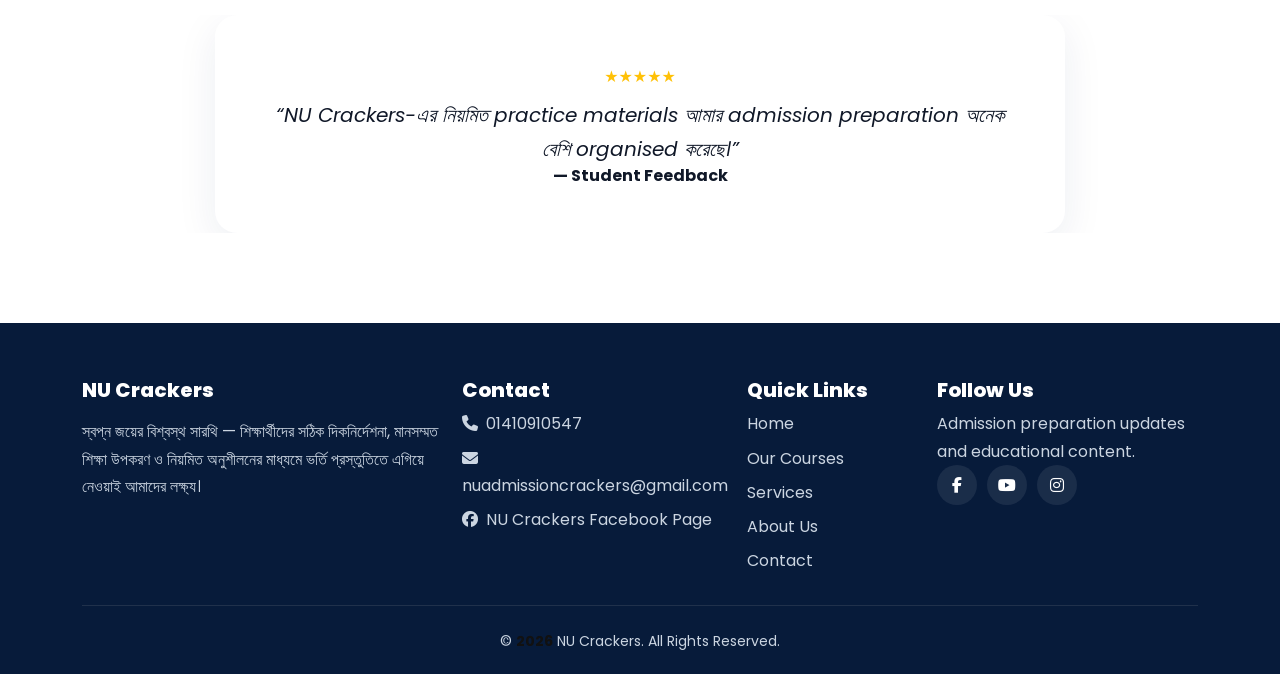
==== commit 7d0dc522: "mentor part" ====
--- a/index.html
+++ b/index.html
@@ -18,7 +18,7 @@
 <nav class="navbar navbar-expand-lg sticky-top">
   <div class="container">
     <a class="navbar-brand d-flex align-items-center gap-2" href="index.html">
-      <img src="assets/logo.jpg" alt="NU Crackers Logo">
+      <img src="images/nu crackers logo.jpg" alt="NU Crackers Logo">
       <span>NU Crackers</span>
     </a>
     <button class="navbar-toggler" type="button" data-bs-toggle="collapse" data-bs-target="#mainNav">
@@ -31,7 +31,7 @@
         <li class="nav-item"><a class="nav-link " href="services.html">Services</a></li>
         <li class="nav-item"><a class="nav-link " href="about.html">About Us</a></li>
         <li class="nav-item"><a class="nav-link " href="contact.html">Contact</a></li>
-        <li class="nav-item ms-lg-3 mt-2 mt-lg-0"><button class="btn btn-brand" data-bs-toggle="modal" data-bs-target="#loginModal"><i class="fa-solid fa-right-to-bracket me-2"></i>Login</button></li>
+      <li class="nav-item ms-lg-3 mt-2 mt-lg-0"><a href="https://forms.gle/gurGXJzvwxCoA7fY8" target="_blank" class="registration"><i class="fa-solid fa-right-to-bracket me-2"></i>Registration</a></li>
       </ul>
     </div>
   </div>
@@ -97,11 +97,11 @@
 
             <h1 class="hero-title mt-3">
               স্বপ্ন জয়ের
-              <span>বিশ্বস্থ সারথি</span>
+              <span >বিশ্বস্থ সারথি</span>
             </h1>
 
             <p class="hero-subtitle mt-3">
-              জাতীয় বিশ্ববিদ্যালয়সহ বিভিন্ন ভর্তি পরীক্ষার জন্য
+              জাতীয় বিশ্ববিদ্যালয় মূল ক্যাম্পাস ও অধিভুক্ত কলেজের অনার্স ভর্তি পরীক্ষার জন্য
               পরিকল্পিত প্রস্তুতি, মানসম্মত স্টাডি ম্যাটেরিয়াল ও
               নিয়মিত মডেল টেস্ট—সবকিছু এক প্ল্যাটফর্মে।
             </p>
@@ -270,25 +270,19 @@
 <section class="section">
   <div class="container">
     <div class="section-title">
-      <span class="eyebrow">Our Mission & Vision</span>
-      <h2>স্বপ্নকে লক্ষ্যে, লক্ষ্যকে সাফল্যে</h2>
-      <p>শিক্ষার্থীদের জন্য সহজ, সাশ্রয়ী ও ফলপ্রসূ admission preparation ecosystem তৈরি করা।</p>
+      
+      <h2>তোমাদের প্রস্তুতি, আমাদের কৌশল</h2>
+
     </div>
     <div class="row g-4">
-      <div class="col-lg-6">
+      <div class="col-lg-12">
         <div class="feature-card p-4 p-lg-5">
           <div class="icon-box"><i class="fa-solid fa-bullseye"></i></div>
           <h3 class="fw-bold text-primary">Our Mission</h3>
-          <p class="text-secondary-emphasis">প্রতিটি শিক্ষার্থীকে সঠিক study plan, মানসম্মত lecture sheet, practice resources এবং পরীক্ষাভিত্তিক feedback দিয়ে নিজের সেরাটা দেওয়ার সুযোগ করে দেওয়া।</p>
-        </div>
-      </div>
-      <div class="col-lg-6">
-        <div class="feature-card p-4 p-lg-5">
-          <div class="icon-box"><i class="fa-solid fa-eye"></i></div>
-          <h3 class="fw-bold text-primary">Our Vision</h3>
-          <p class="text-secondary-emphasis">বাংলাদেশের শিক্ষার্থীদের admission preparation-এর জন্য একটি বিশ্বাসযোগ্য, আধুনিক ও learner-focused educational platform হিসেবে NU Crackers-কে প্রতিষ্ঠিত করা।</p>
-        </div>
-      </div>
+          <p class="text-secondary-emphasis">*শিক্ষার্থীদের মেধা, দক্ষতা ও সম্ভাবনার সর্বোচ্চ বিকাশে মানসম্মত ও সুসংগঠিত শিক্ষা প্রদান; আধুনিক ও কৌশলভিত্তিক প্রস্তুতির মাধ্যমে তাদের জাতীয় বিশ্ববিদ্যালয়ের মূল ক্যাম্পাস ও জাতীয় বিশ্ববিদ্যালয়ের অধিভুক্ত কলেজের অনার্স ভর্তি পরীক্ষায় সর্বোচ্চ সাফল্য অর্জনের জন্য যোগ্য, আত্মবিশ্বাসী ও প্রস্তুত করে তোলা।*</p>
+        </div>
+      </div>
+    
     </div>
   </div>
 </section>
@@ -307,6 +301,24 @@
     </div>
   </div>
 </section>
+<section class="section">
+  <div class="container">
+    <div class="section-title">
+      <h1>Our Achievements</h1>
+      <p>We take immense pride in the talent, dedication, and success of students in the Dhaka Central University admission test. Every accomplishment by NU Crackers marks a proud new step in our shared journey.</p>
+    </div>
+    <div id="feedbackCarousel" class="carousel slide" data-bs-ride="carousel">
+      <div class="carousel-inner">
+        <div class="carousel-item active"><div class="feedback-card p-4 p-lg-5 text-center mx-auto" style="max-width:800px; height: 850px;" ><div class="text-warning mb-2"></div><img src="images/studentr 1.jpg" alt=""></div></div>
+        <div class="carousel-item"><div class="feedback-card p-4 p-lg-5 text-center mx-auto" style="max-width:800px"><div class="text-warning mb-2"></div><img src="images/student 2.jpg" alt=""></div></div>
+        <div class="carousel-item"><div class="feedback-card p-4 p-lg-5 text-center mx-auto" style="max-width:800px"><div class="text-warning mb-2"></div><img src="images/student 3.jpg" alt=""></div></div>
+        <div class="carousel-item"><div class="feedback-card p-4 p-lg-5 text-center mx-auto" style="max-width:800px"><div class="text-warning mb-2"></div><img src="images/studnt 4.jpg" alt=""></div></div>
+        <div class="carousel-item"><div class="feedback-card p-4 p-lg-5 text-center mx-auto" style="max-width:800px"><div class="text-warning mb-2"></div><img src="images/studt 5.jpg" alt=""></div></div>
+        <div class="carousel-item"><div class="feedback-card p-4 p-lg-5 text-center mx-auto" style="max-width:800px"><div class="text-warning mb-2"></div><img src="images/stdt 6.jpg" alt=""></div></div>
+      </div>
+    </div>
+  </div>
+</section>
 
 <section class="section">
   <div class="container">
@@ -333,9 +345,9 @@
       </div>
       <div class="col-md-4 col-lg-3">
         <h5>Contact</h5>
-        <a class="footer-link" href="tel:+8801XXXXXXXXX"><i class="fa-solid fa-phone me-2"></i>+880 1XXXXXXXXX</a>
-        <a class="footer-link" href="mailto:info@nucrackers.com"><i class="fa-solid fa-envelope me-2"></i>info@nucrackers.com</a>
-        <a class="footer-link" href="https://facebook.com/" target="_blank" rel="noopener"><i class="fa-brands fa-facebook me-2"></i>NU Crackers Facebook Page</a>
+        <a class="footer-link" href="https://api.whatsapp.com/send?phone=8801410910547" target="_blank"><i class="fa-solid fa-phone me-2"></i>01410910547</a>
+        <a class="footer-link" href="https://mail.google.com/mail/?view=cm&fs=1&to=nuadmissioncrackers@gmail.com" target="_blank"><i class="fa-solid fa-envelope me-2"></i>nuadmissioncrackers@gmail.com</a>
+        <a class="footer-link" href="https://www.facebook.com/nucrackers06" target="_blank" rel="noopener"><i class="fa-brands fa-facebook me-2"></i>NU Crackers Facebook Page</a>
       </div>
       <div class="col-md-4 col-lg-2">
         <h5>Quick Links</h5>
@@ -349,9 +361,9 @@
         <h5>Follow Us</h5>
         <p>Admission preparation updates and educational content.</p>
         <div class="social">
-          <a href="https://facebook.com/" target="_blank" rel="noopener" aria-label="Facebook"><i class="fa-brands fa-facebook-f"></i></a>
-          <a href="#" aria-label="YouTube"><i class="fa-brands fa-youtube"></i></a>
-          <a href="#" aria-label="Instagram"><i class="fa-brands fa-instagram"></i></a>
+          <a href="https://www.facebook.com/nucrackers06" target="_blank" rel="noopener" aria-label="Facebook"><i class="fa-brands fa-facebook-f"></i></a>
+          <a href="https://youtube.com/@nucrackers?si=E23uTKLc0Gkx0lcf" aria-label="YouTube" target="_blank"><i class="fa-brands fa-youtube"></i></a>
+          <a href="https://www.instagram.com/nuadmissioncrackers?igsi=MW9vMW10dzg5dm5oNg==" aria-label="Instagram" target="_blank"><i class="fa-brands fa-instagram"></i></a>
         </div>
       </div>
     </div>
--- a/css/style.css
+++ b/css/style.css
@@ -9,6 +9,10 @@
   --white:#fff;
   --gradient:linear-gradient(135deg,#071b3a 0%,#123b73 55%,#0d6efd 100%);
 }
+p {
+    margin-top: 0;
+    margin-bottom: 0rem;
+}
 *{margin:0;padding:0;box-sizing:border-box}
 html{scroll-behavior:smooth}
 body{
@@ -42,9 +46,9 @@
 .hero-slide:after{width:280px;height:280px;left:-120px;bottom:-100px}
 .hero-content{position:relative;z-index:2;color:#fff}
 .hero-badge{display:inline-block;padding:7px 15px;border:1px solid rgba(255,255,255,.3);border-radius:50px;background:rgba(255,255,255,.08);font-size:.9rem}
-.hero-title{font-size:clamp(2.25rem,5vw,4.4rem);font-weight:800;line-height:1.15}
+.hero-title{font-size:clamp(1.25rem,5vw,4.4rem);font-weight:800;line-height:1.15}
 .hero-title span{color:var(--accent)}
-.hero-subtitle{font-size:1.1rem;max-width:650px;color:#881e1e}
+.hero-subtitle{font-size:1.1rem;max-width:650px;color:#e7e7f1}
 .hero-logo{max-width:390px;width:75%;filter:drop-shadow(0 20px 30px rgba(0,0,0,.2))}
 .section{padding:90px 0}
 .section-soft{background:var(--light)}
@@ -251,4 +255,463 @@
     background-size: cover;
     background-position: center center;
     background-repeat: no-repeat;
-}+}
+/* =========================================
+   NU CRACKERS - HOME CAROUSEL
+========================================= */
+ctio
+#homeCarousel {
+    width: 100%;
+    overflow: hidden;
+}
+
+
+/* =========================================
+   HERO SLIDE
+========================================= */
+
+#homeCarousel .hero-slide {
+    position: relative;
+
+    width: 100%;
+    min-height: 570px;
+
+    display: flex;
+    align-items: center;
+
+    background-size: cover;
+    background-position: center center;
+    background-repeat: no-repeat;
+
+    isolation: isolate;
+}
+
+
+/* =========================================
+   BLUR EFFECT
+========================================= */
+
+/*
+   Background image blur করার জন্য
+   আলাদা pseudo element ব্যবহার করা হয়েছে।
+*/
+
+#homeCarousel .hero-slide::before {
+    content: "";
+
+    position: absolute;
+    inset: -15px;
+
+    background-image: inherit;
+    background-size: cover;
+    background-position: center center;
+
+    filter: blur(3px);
+
+    transform: scale(1.03);
+
+    z-index: -2;
+}
+
+
+/* =========================================
+   DARK OVERLAY
+========================================= */
+
+#homeCarousel .hero-overlay {
+    position: absolute;
+
+    inset: 0;
+
+    background:
+        linear-gradient(
+            90deg,
+            rgba(0, 0, 0, 0.72) 0%,
+            rgba(0, 0, 0, 0.55) 45%,
+            rgba(0, 0, 0, 0.30) 100%
+        );
+
+    z-index: -1;
+}
+
+
+/* =========================================
+   CONTENT
+========================================= */
+
+#homeCarousel .hero-container {
+    position: relative;
+    z-index: 2;
+}
+
+
+#homeCarousel .hero-content {
+    max-width: 700px;
+
+    padding: 70px 0;
+}
+
+
+/* =========================================
+   BADGE
+========================================= */
+
+#homeCarousel .hero-badge {
+    display: inline-block;
+
+    padding: 9px 18px;
+
+    color: #ffffff;
+
+    font-size: 14px;
+
+    font-weight: 700;
+
+    background: rgba(0, 0, 0, 0.45);
+
+    border: 1px solid rgba(255, 255, 255, 0.7);
+
+    border-radius: 50px;
+
+    backdrop-filter: blur(8px);
+
+    text-shadow: 1px 1px 3px rgba(0, 0, 0, 0.9);
+}
+
+
+/* =========================================
+   MAIN HEADING
+========================================= */
+
+#homeCarousel .hero-title {
+    color: #ffffff;
+
+    font-size: clamp(42px, 5vw, 72px);
+
+    line-height: 1.15;
+
+    font-weight: 800;
+
+    text-shadow:
+        3px 3px 8px rgba(0, 0, 0, 0.95),
+        0 0 15px rgba(0, 0, 0, 0.5);
+
+    margin-bottom: 0;
+}
+
+
+/* Highlighted heading */
+
+#homeCarousel .hero-title span {
+    color: #ffc107;
+
+    text-shadow:
+        3px 3px 8px rgba(0, 0, 0, 0.95);
+}
+
+
+/* =========================================
+   SUBTITLE / PARAGRAPH
+========================================= */
+
+#homeCarousel .hero-subtitle {
+    max-width: 680px;
+
+    color: #ffffff;
+
+    font-size: 18px;
+
+    line-height: 1.8;
+
+    font-weight: 700;
+
+    background: rgba(0, 0, 0, 0.40);
+
+    padding: 12px 16px;
+
+    border-left: 4px solid #ffc107;
+
+    border-radius: 8px;
+
+    text-shadow:
+        2px 2px 5px rgba(0, 0, 0, 1);
+
+    backdrop-filter: blur(4px);
+}
+
+
+/* =========================================
+   EXPLORE COURSES BUTTON
+========================================= */
+
+#homeCarousel .btn-warning {
+    background: #ffc107;
+
+    color: #111111;
+
+    border: 2px solid #ffc107;
+
+    font-weight: 800;
+
+    box-shadow:
+        0 8px 25px rgba(0, 0, 0, 0.35);
+
+    text-shadow: none;
+
+    transition: all 0.3s ease;
+}
+
+
+#homeCarousel .btn-warning:hover {
+    background: #ffffff;
+
+    color: #111111;
+
+    border-color: #ffffff;
+
+    transform: translateY(-2px);
+
+    box-shadow:
+        0 10px 30px rgba(0, 0, 0, 0.45);
+}
+
+
+/* =========================================
+   CONTACT US BUTTON
+========================================= */
+
+#homeCarousel .btn-outline-light {
+    color: #ffffff;
+
+    background: rgba(0, 0, 0, 0.40);
+
+    border: 2px solid #ffffff;
+
+    font-weight: 700;
+
+    text-shadow:
+        1px 1px 3px rgba(0, 0, 0, 0.9);
+
+    backdrop-filter: blur(5px);
+
+    transition: all 0.3s ease;
+}
+
+
+#homeCarousel .btn-outline-light:hover {
+    background: #ffffff;
+
+    color: #111111;
+
+    border-color: #ffffff;
+
+    transform: translateY(-2px);
+}
+
+
+/* =========================================
+   CAROUSEL INDICATORS
+========================================= */
+
+#homeCarousel .carousel-indicators {
+    z-index: 5;
+
+    bottom: 18px;
+}
+
+
+#homeCarousel .carousel-indicators button {
+    width: 32px;
+
+    height: 5px;
+
+    margin: 0 5px;
+
+    border: 0;
+
+    border-radius: 10px;
+
+    background-color: #ffffff;
+
+    opacity: 0.65;
+}
+
+
+#homeCarousel .carousel-indicators .active {
+    background-color: #ffc107;
+
+    opacity: 1;
+}
+
+
+/* =========================================
+   PREVIOUS / NEXT BUTTON
+========================================= */
+
+#homeCarousel .carousel-control-prev,
+#homeCarousel .carousel-control-next {
+    width: 7%;
+
+    z-index: 5;
+}
+
+
+#homeCarousel .carousel-control-prev-icon,
+#homeCarousel .carousel-control-next-icon {
+    width: 38px;
+
+    height: 38px;
+
+    padding: 8px;
+
+    background-color: rgba(0, 0, 0, 0.45);
+
+    border-radius: 50%;
+
+    background-size: 55%;
+}
+
+
+/* =========================================
+   TABLET
+========================================= */
+
+@media (max-width: 991.98px) {
+
+    #homeCarousel .hero-slide {
+        min-height: 520px;
+    }
+
+    #homeCarousel .hero-content {
+        max-width: 620px;
+
+        padding: 65px 20px;
+    }
+
+    #homeCarousel .hero-title {
+        font-size: 48px;
+    }
+
+    #homeCarousel .hero-subtitle {
+        font-size: 16px;
+    }
+
+}
+
+
+/* =========================================
+   MOBILE
+========================================= */
+
+@media (max-width: 575.98px) {
+
+    #homeCarousel .hero-slide {
+        min-height: 600px;
+
+        background-position: center center;
+    }
+
+
+    #homeCarousel .hero-slide::before {
+        filter: blur(4px);
+    }
+
+
+    #homeCarousel .hero-overlay {
+        background:
+            rgba(0, 0, 0, 0.58);
+    }
+
+
+    #homeCarousel .hero-content {
+        padding: 55px 20px 80px;
+
+        text-align: center;
+    }
+
+
+    #homeCarousel .hero-badge {
+        font-size: 12px;
+
+        padding: 8px 14px;
+    }
+
+
+    #homeCarousel .hero-title {
+        font-size: 36px;
+
+        line-height: 1.25;
+    }
+
+
+    #homeCarousel .hero-subtitle {
+        font-size: 14px;
+
+        line-height: 1.7;
+
+        padding: 10px 12px;
+
+        border-left: none;
+
+        border-bottom: 3px solid #ffc107;
+    }
+
+
+    #homeCarousel .hero-content .d-flex {
+        justify-content: center;
+    }
+
+
+    #homeCarousel .hero-content .btn {
+        font-size: 14px;
+
+        padding: 10px 18px !important;
+    }
+
+
+    #homeCarousel .carousel-control-prev,
+    #homeCarousel .carousel-control-next {
+        width: 10%;
+    }
+
+
+    #homeCarousel .carousel-control-prev-icon,
+    #homeCarousel .carousel-control-next-icon {
+        width: 28px;
+
+        height: 28px;
+    }
+
+
+    #homeCarousel .carousel-indicators {
+        bottom: 10px;
+    }
+
+}
+.registration{
+    padding: 10px;
+    border-radius: 50px;
+    border-color: #0d6efd;
+    background-color: green;
+    color: #fff;
+}
+.sopno{
+    font-size: 200px;
+}
+
+#homeCarousel .hero-title {
+    color: #ffffff;
+    font-size: clamp(42px, 5vw, 40px);
+    line-height: 1.15;
+    font-weight: 800;
+    text-shadow: 3px 3px 8px rgba(0, 0, 0, 0.95), 0 0 15px rgba(0, 0, 0, 0.5);
+    margin-bottom: 0;
+}
+.mentor-img{
+    height: 500px;
+}
+span{
+    font-weight: 700;
+    color: #111111;
+}
+
